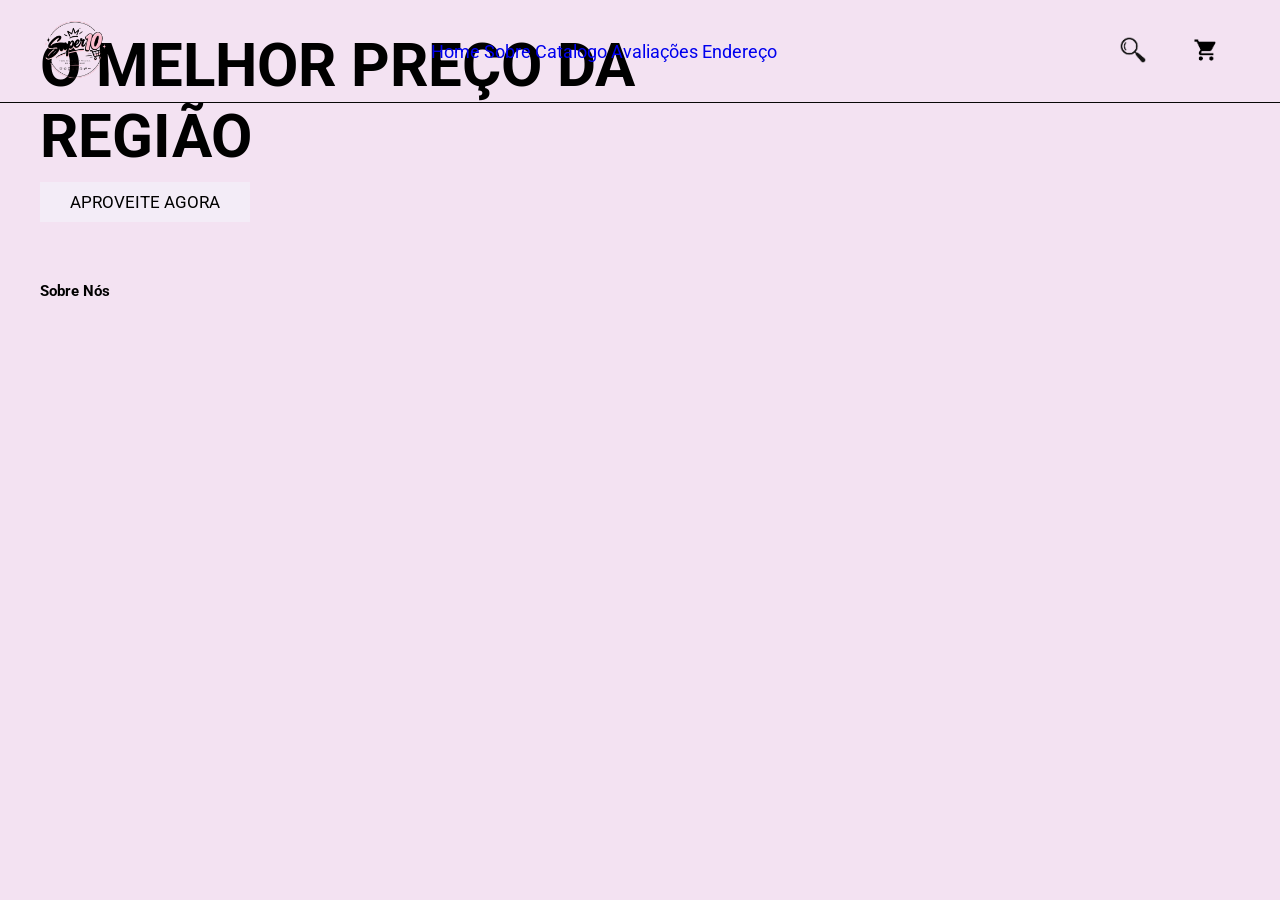
==== super10/index.html @ d50ca0cc "Add files via upload" ====
<!DOCTYPE html>
<html lang="pt-BR">

    <head>

        <meta charset="UTF-8">
        <meta name="viewport" content="width=device-width, initial-scale=1.0">
        <link rel="stylesheet" href="style.css">
        <link rel="preconnect" href="https://fonts.googleapis.com">
        <link rel="preconnect" href="https://fonts.gstatic.com" crossorigin>
       <link href="https://fonts.googleapis.com/css2?family=Roboto:ital,wght@0,100..900;1,100..900&display=swap" rel="stylesheet">
        <title>Super10</title>
    </head>

    <body>
        <header class="header">
          <section>
            <a href="#" class="logo">
                <img width="70" src="logosuper10-removebg-preview.png" alt="logo">
            </a>

            <nav class="navbar">
            <a href="#">Home</a>
            <a href="#about">Sobre</a>
            <a href="#catalogo">Catalogo</a>
            <a href="#review">Avaliações</a>
            <a href="#address">Endereço</a>
         </nav>

         <div class="icons">
            <img width="50" height="50" src="lupa.png" alt="search--v1" />
            <img width="50" height="50" src="carrinho.png" alt="shopping-cart--v1" />
        </div>
        </section>
        </header>
        <div class="Home-container">
            <section id="#home">
                <div class="content">
                <h3>O MELHOR PREÇO DA REGIÃO</h3>

                <a href="#" class="btn">APROVEITE AGORA</a>
                </div>
            </section>
        </div>
        <section class="about" id="about">
            <h2>Sobre <span></span>Nós</h2>
        </section>
    </body>
    </html>
---- super10/style.css ----
:root {
    --main-color: #f3ecf7;
    --black: #13131a;
    --bg: #f3e2f2;
    --border: 0.1rem solid rgb(8, 7, 7);
    font-size: 10px;
}

* {
    margin: 0;
    padding: 0;
    outline: none;
    border: none;
    text-decoration: none;
    text-transform: capitalize;
    transition: 0.2 linear;   
    font-family: "Roboto", sans-serif;
}

body {
    background-color: var(--bg);
}

section {
    padding: 3rem 2rem;
    margin: 0 auto;
    max-width: 1200px;
}

.header {
    position: fixed;
    top: 0;
    left: 0;
    right: 0;
    z-index: 99;
    border-bottom: var(--border);
}


.header section {
display: flex;
align-items: center;
justify-content: space-between;
padding-top: 1.5rem;
padding: 1.5rem;
}

.navbar {
   margin: 0 1rem;
   font-size: 1.8rem;
   color: #000;
}

.navbar a:hover {
    color: var(--main-color);
    border-bottom: 0.1rem solid var(--main-color);
    padding-bottom: 0.5rem;
    font-size: 2rem;
}  

.icons img: {
    margin: 1rem;
    cursor: pointer;
}

.icons img {
    margin: 1rem;
    cursor: pointer;
}

.icons img:hover {
    width:40px;
    height:40px;
}

.btn {
    background: var(--main-color);
    color: #000;
    padding: 1rem 3rem;
    font-size: 1.7rem;
    cursor: pointer;
    margin-top: 1rem;
    display: inline-block;
}


.home-container {
    background: url(logosuper10-removebg-preview.png);
    background-position: center;
    background-size: cover;
}

.home-container section {
    display: flex;
    align-items: center;
    min-height: 100vh;
}

.content {
    max-width: 60rem;
}

.content h3 {
    color: #000;
    font-size: 6rem;
}

.content p {
    color: #000;
    font-weight: 100;
    line-height: 1.8;
    padding: 1rem 0;


}
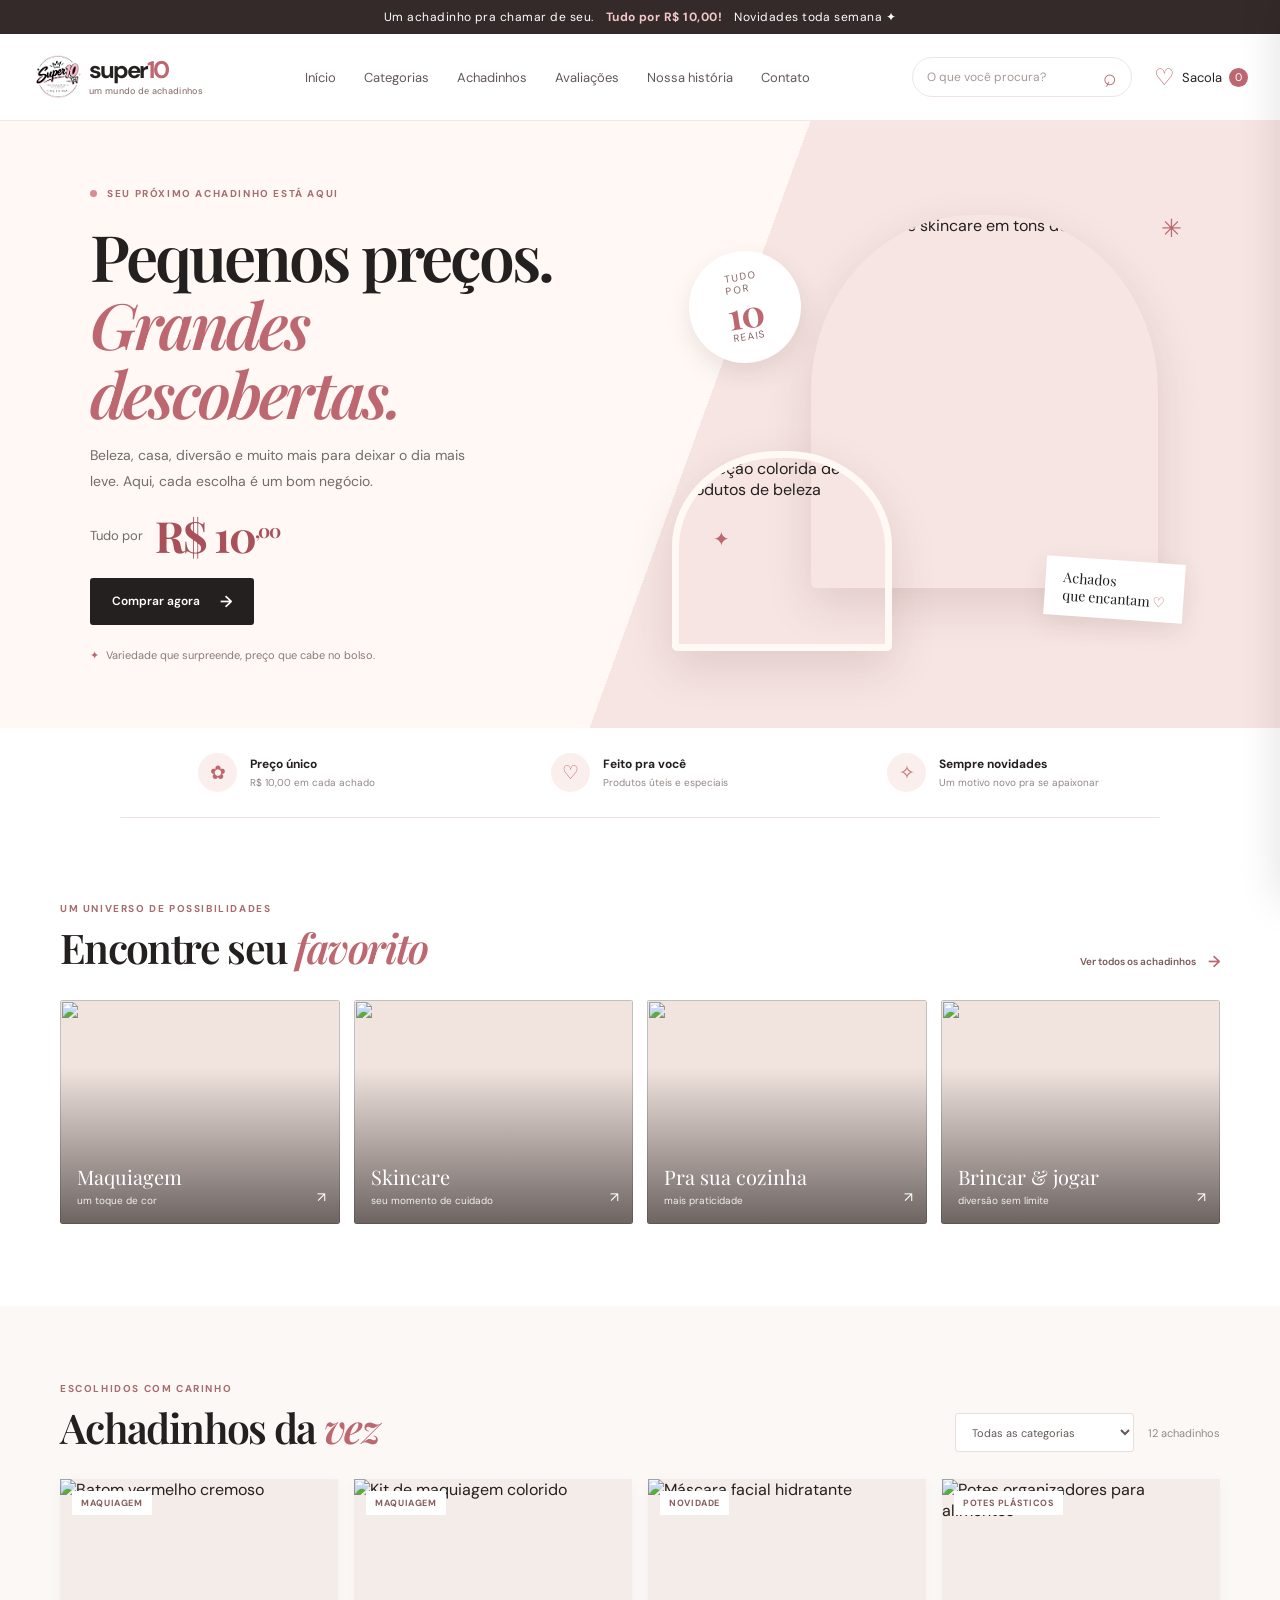
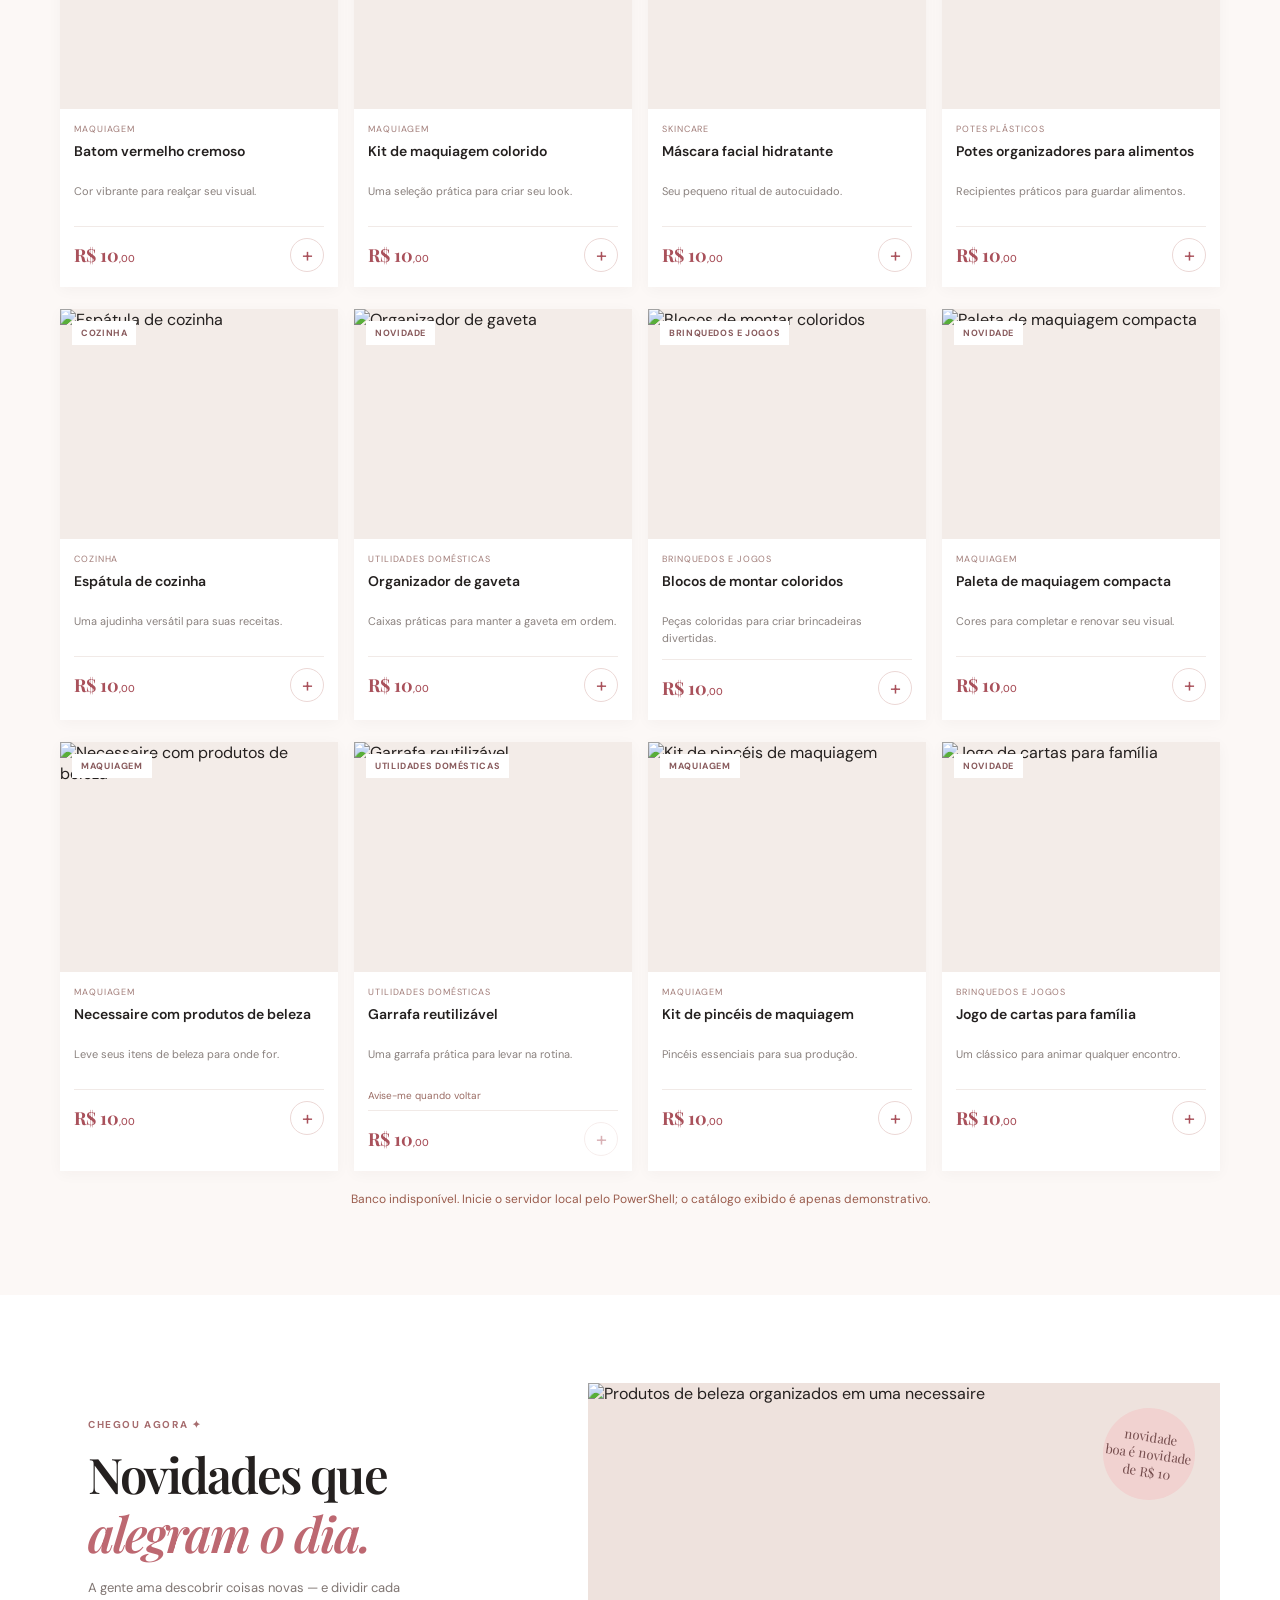
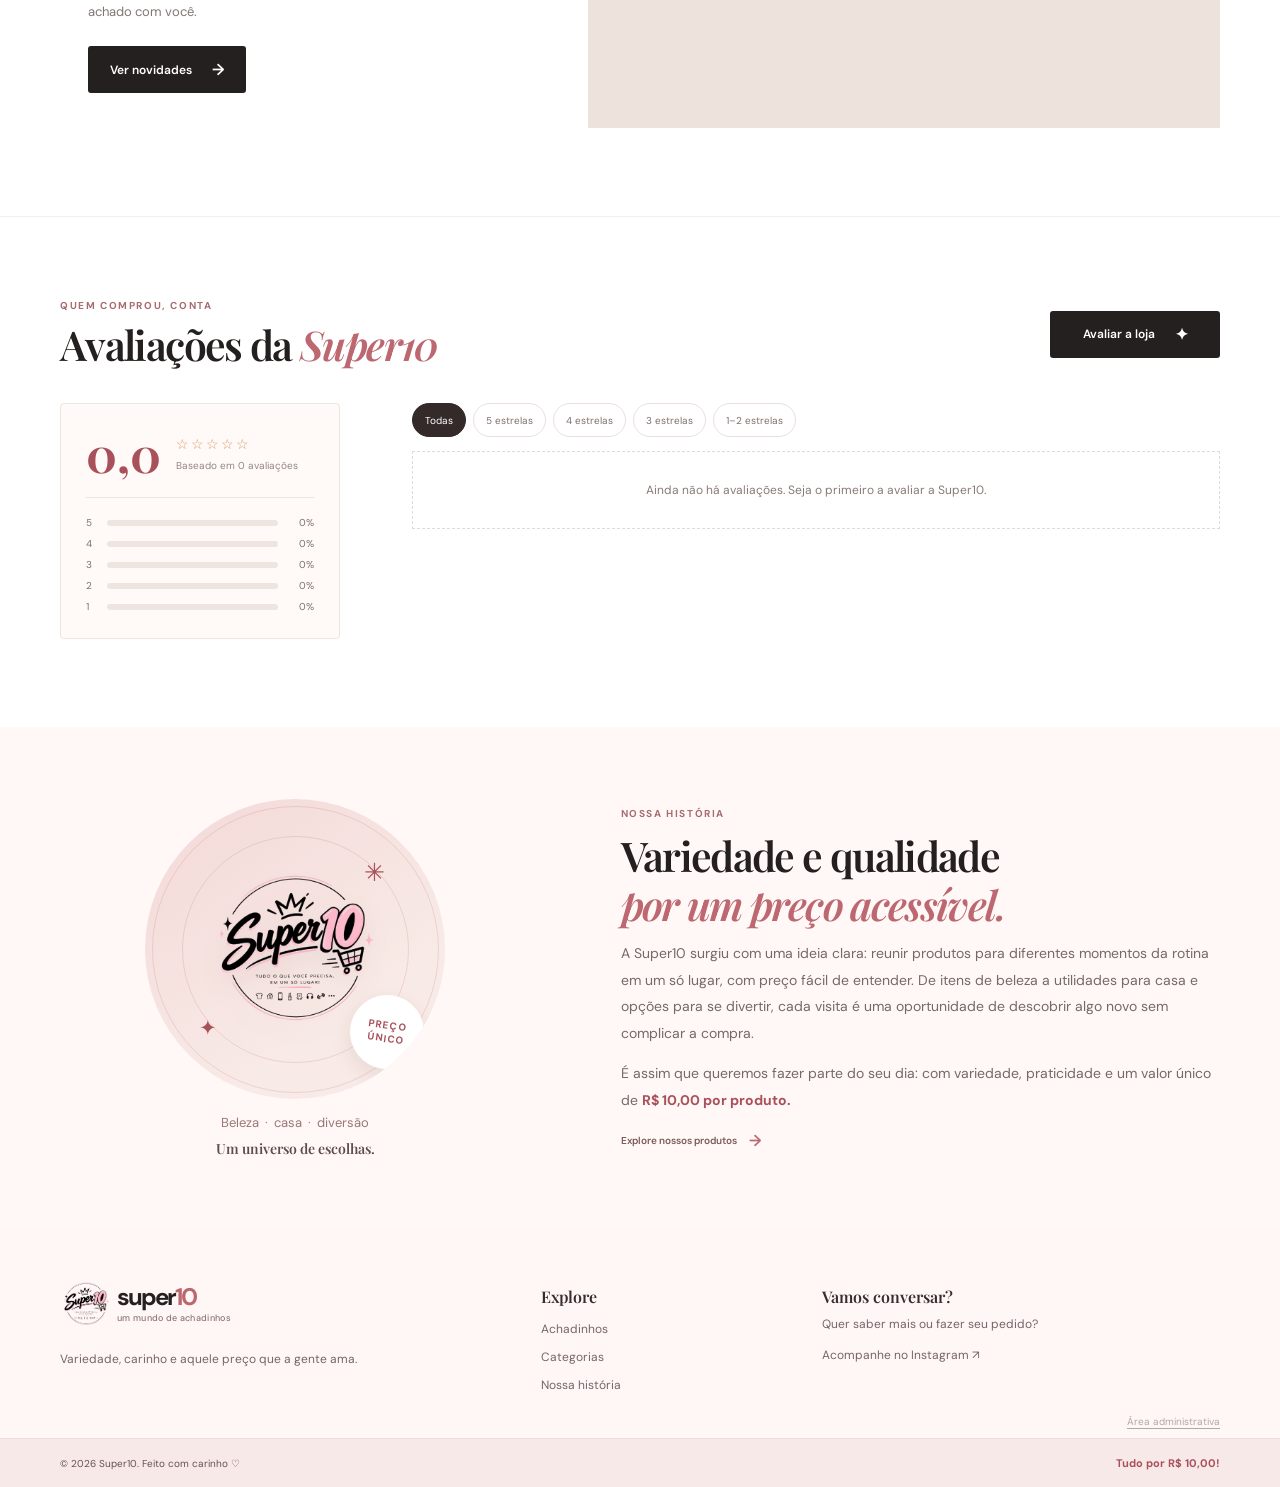
==== commit ac431266: "Publica site Super10 Co-authored-by: Copilot <223556219+Copilot@users.noreply.github.com>" ====
--- a/super10/index.html
+++ b/super10/index.html
@@ -1,50 +1,209 @@
-<!DOCTYPE html>
-<html lang="pt-BR">
-
-    <head>
-
-        <meta charset="UTF-8">
-        <meta name="viewport" content="width=device-width, initial-scale=1.0">
-        <link rel="stylesheet" href="style.css">
-        <link rel="preconnect" href="https://fonts.googleapis.com">
-        <link rel="preconnect" href="https://fonts.gstatic.com" crossorigin>
-       <link href="https://fonts.googleapis.com/css2?family=Roboto:ital,wght@0,100..900;1,100..900&display=swap" rel="stylesheet">
-        <title>Super10</title>
-    </head>
-
-    <body>
-        <header class="header">
-          <section>
-            <a href="#" class="logo">
-                <img width="70" src="logosuper10-removebg-preview.png" alt="logo">
-            </a>
-
-            <nav class="navbar">
-            <a href="#">Home</a>
-            <a href="#about">Sobre</a>
-            <a href="#catalogo">Catalogo</a>
-            <a href="#review">Avaliações</a>
-            <a href="#address">Endereço</a>
-         </nav>
-
-         <div class="icons">
-            <img width="50" height="50" src="lupa.png" alt="search--v1" />
-            <img width="50" height="50" src="carrinho.png" alt="shopping-cart--v1" />
-        </div>
-        </section>
-        </header>
-        <div class="Home-container">
-            <section id="#home">
-                <div class="content">
-                <h3>O MELHOR PREÇO DA REGIÃO</h3>
-
-                <a href="#" class="btn">APROVEITE AGORA</a>
-                </div>
-            </section>
-        </div>
-        <section class="about" id="about">
-            <h2>Sobre <span></span>Nós</h2>
-        </section>
-    </body>
-    </html>
-           +<!DOCTYPE html>
+<html lang="pt-BR">
+<head>
+  <meta charset="UTF-8">
+  <meta name="viewport" content="width=device-width, initial-scale=1.0">
+  <meta name="theme-color" content="#fff9f8">
+  <meta name="description" content="Descubra novidades, beleza e praticidade. Na Super10, tudo custa R$ 10,00.">
+  <title>Super10 — Tudo por R$ 10,00</title>
+  <link rel="preconnect" href="https://fonts.googleapis.com">
+  <link rel="preconnect" href="https://fonts.gstatic.com" crossorigin>
+  <link href="https://fonts.googleapis.com/css2?family=DM+Sans:wght@400;500;600;700&family=Playfair+Display:wght@600;700;800&display=swap" rel="stylesheet">
+  <link rel="stylesheet" href="style.css">
+  <script src="script.js" defer></script>
+</head>
+<body>
+  <div class="announcement"><span>Um achadinho pra chamar de seu.</span><strong>Tudo por R$ 10,00!</strong><span>Novidades toda semana ✦</span></div>
+  <header class="site-header">
+    <div class="header-inner">
+      <a class="brand" href="#inicio" aria-label="Super10, página inicial">
+        <img src="logosuper10-removebg-preview.png" alt="" width="58" height="58">
+        <span>super<span class="brand-ten">10</span><small>um mundo de achadinhos</small></span>
+      </a>
+      <button class="menu-toggle" type="button" aria-label="Abrir menu" aria-expanded="false">☰</button>
+      <nav class="main-nav" aria-label="Navegação principal">
+        <a href="#inicio">Início</a>
+        <a href="#categorias">Categorias</a>
+        <a href="#produtos">Achadinhos</a>
+        <a href="#avaliacoes">Avaliações</a>
+        <a href="#sobre">Nossa história</a>
+        <a href="#contato">Contato</a>
+      </nav>
+      <div class="header-actions">
+        <form class="search-box" id="product-search" role="search">
+          <input id="search-input" type="search" placeholder="O que você procura?" autocomplete="off" enterkeyhint="search" aria-label="Buscar produtos">
+          <button class="search-submit" type="submit" aria-label="Pesquisar produtos">⌕</button>
+        </form>
+        <button class="cart-button" id="open-cart" type="button" aria-label="Abrir sacola">
+          <span aria-hidden="true">♡</span><span class="cart-label">Sacola</span><span class="cart-count" id="cart-count">0</span>
+        </button>
+      </div>
+    </div>
+  </header>
+
+  <main>
+    <section class="hero" id="inicio">
+      <div class="hero-copy">
+        <span class="eyebrow"><span class="eyebrow-dot"></span> SEU PRÓXIMO ACHADINHO ESTÁ AQUI</span>
+        <h1>Pequenos preços.<br><em>Grandes descobertas.</em></h1>
+        <p>Beleza, casa, diversão e muito mais para deixar o dia mais leve. Aqui, cada escolha é um bom negócio.</p>
+        <div class="hero-price"><span>Tudo por</span><strong>R$ 10<sup>,00</sup></strong></div>
+        <a class="button button-dark" href="#produtos">Comprar agora <span aria-hidden="true">→</span></a>
+        <div class="hero-note"><span>✦</span> Variedade que surpreende, preço que cabe no bolso.</div>
+      </div>
+      <div class="hero-art" aria-label="Destaques Super10: beleza, casa e diversão">
+        <div class="hero-image hero-image-main"><img src="https://images.unsplash.com/photo-1608248543803-ba4f8c70ae0b?auto=format&fit=crop&w=800&q=85" alt="Produtos de skincare em tons delicados"></div>
+        <div class="hero-image hero-image-small"><img src="https://images.unsplash.com/photo-1596462502278-27bfdc403348?auto=format&fit=crop&w=500&q=85" alt="Seleção colorida de produtos de beleza"></div>
+        <div class="round-stamp"><span>tudo<br>por</span><strong>10</strong><small>reais</small></div>
+        <div class="floating-note">Achados<br>que encantam <span>♡</span></div>
+        <span class="art-sparkle sparkle-one">✳</span><span class="art-sparkle sparkle-two">✦</span>
+      </div>
+    </section>
+
+    <section class="benefits" aria-label="Vantagens Super10">
+      <div><span class="benefit-icon">✿</span><p><strong>Preço único</strong><small>R$ 10,00 em cada achado</small></p></div>
+      <div><span class="benefit-icon">♡</span><p><strong>Feito pra você</strong><small>Produtos úteis e especiais</small></p></div>
+      <div><span class="benefit-icon">✧</span><p><strong>Sempre novidades</strong><small>Um motivo novo pra se apaixonar</small></p></div>
+    </section>
+
+    <section class="section category-section" id="categorias">
+      <div class="section-heading">
+        <div><span class="eyebrow">UM UNIVERSO DE POSSIBILIDADES</span><h2>Encontre seu <em>favorito</em></h2></div>
+        <a class="text-link" href="#produtos">Ver todos os achadinhos <span>→</span></a>
+      </div>
+      <div class="category-grid" id="category-list">
+        <button class="category-card category-beauty" data-category="Maquiagem" type="button"><img src="https://images.unsplash.com/photo-1522335789203-aabd1fc54bc9?auto=format&fit=crop&w=600&q=80" alt=""><span>Maquiagem<small>um toque de cor</small></span><b>↗</b></button>
+        <button class="category-card category-care" data-category="Skincare" type="button"><img src="https://images.unsplash.com/photo-1608248543803-ba4f8c70ae0b?auto=format&fit=crop&w=600&q=80" alt=""><span>Skincare<small>seu momento de cuidado</small></span><b>↗</b></button>
+        <button class="category-card category-home" data-category="Cozinha" type="button"><img src="https://images.unsplash.com/photo-1556911220-bff31c812dba?auto=format&fit=crop&w=600&q=80" alt=""><span>Pra sua cozinha<small>mais praticidade</small></span><b>↗</b></button>
+        <button class="category-card category-fun" data-category="Brinquedos e jogos" type="button"><img src="https://images.unsplash.com/photo-1560961911-ba7ef651a56c?auto=format&fit=crop&w=600&q=80" alt=""><span>Brincar & jogar<small>diversão sem limite</small></span><b>↗</b></button>
+      </div>
+    </section>
+
+    <section class="product-section" id="produtos">
+      <div class="section product-inner">
+        <div class="section-heading product-heading">
+          <div><span class="eyebrow">ESCOLHIDOS COM CARINHO</span><h2>Achadinhos da <em>vez</em></h2></div>
+          <div class="product-controls">
+            <label class="sr-only" for="category-filter">Filtrar por categoria</label>
+            <select id="category-filter" aria-label="Filtrar por categoria">
+              <option value="">Todas as categorias</option>
+              <option>Maquiagem</option><option>Skincare</option><option>Cozinha</option><option>Potes plásticos</option><option>Brinquedos e jogos</option><option>Utilidades domésticas</option><option>Novidades</option>
+            </select>
+            <span class="result-count" id="result-count"></span>
+          </div>
+        </div>
+        <div class="product-grid" id="product-grid" aria-live="polite"></div>
+        <p class="database-status" id="database-status" role="status">Conectando ao banco de dados...</p>
+        <p class="empty-state" id="empty-state" hidden>Nenhum achadinho por aqui. Tente outra busca ou categoria. <button id="clear-filters" type="button">Limpar filtros</button></p>
+      </div>
+    </section>
+
+    <section class="newcomer section">
+      <div class="newcomer-copy"><span class="eyebrow">CHEGOU AGORA ✦</span><h2>Novidades que<br><em>alegram o dia.</em></h2><p>A gente ama descobrir coisas novas — e dividir cada achado com você.</p><a class="button button-dark" href="#produtos" data-show-new>Ver novidades <span>→</span></a></div>
+      <div class="newcomer-photo"><img src="https://images.unsplash.com/photo-1512206991021-e91d9403abfb?auto=format&fit=crop&w=1000&q=85" alt="Produtos de beleza organizados em uma necessaire"><span class="new-badge">novidade<br>boa é novidade<br>de R$ 10</span></div>
+    </section>
+
+    <section class="reviews-section" id="avaliacoes">
+      <div class="section reviews-inner">
+        <div class="section-heading reviews-heading">
+          <div><span class="eyebrow">QUEM COMPROU, CONTA</span><h2>Avaliações da <em>Super10</em></h2></div>
+          <button class="button button-dark" id="open-review" type="button">Avaliar a loja <span aria-hidden="true">✦</span></button>
+        </div>
+
+        <div class="reviews-layout">
+          <aside class="reviews-summary" aria-label="Resumo das avaliações">
+            <div class="rating-overview">
+              <strong id="rating-average">0,0</strong>
+              <div><div class="stars" id="average-stars" aria-label="Nota média: 0 de 5">☆☆☆☆☆</div><span id="rating-total">Baseado em 0 avaliações</span></div>
+            </div>
+            <div class="rating-bars" id="rating-bars" aria-label="Distribuição das notas"></div>
+          </aside>
+
+          <div class="reviews-content">
+            <div class="review-filter" id="review-filter" aria-label="Filtrar avaliações">
+              <button class="is-active" type="button" data-rating="all">Todas</button>
+              <button type="button" data-rating="5">5 estrelas</button>
+              <button type="button" data-rating="4">4 estrelas</button>
+              <button type="button" data-rating="3">3 estrelas</button>
+              <button type="button" data-rating="2">1–2 estrelas</button>
+            </div>
+            <div class="review-list" id="review-list" aria-live="polite"></div>
+            <p class="review-empty" id="review-empty" hidden>Não encontramos avaliações com esta nota.</p>
+          </div>
+        </div>
+      </div>
+    </section>
+
+    <dialog class="review-dialog" id="review-dialog" aria-labelledby="review-dialog-title">
+      <div class="admin-header">
+        <div><span class="eyebrow">SUA OPINIÃO IMPORTA</span><h2 id="review-dialog-title">Avalie sua experiência</h2></div>
+        <button class="icon-close" id="close-review" type="button" aria-label="Fechar avaliação">×</button>
+      </div>
+      <form id="review-form" class="review-form">
+        <fieldset class="star-input">
+          <legend>Sua nota</legend>
+          <div id="star-picker" role="radiogroup" aria-label="Escolha uma nota de 1 a 5">
+            <label title="1 estrela"><input type="radio" name="rating" value="1" aria-label="1 estrela"><span>★</span></label>
+            <label title="2 estrelas"><input type="radio" name="rating" value="2" aria-label="2 estrelas"><span>★</span></label>
+            <label title="3 estrelas"><input type="radio" name="rating" value="3" aria-label="3 estrelas"><span>★</span></label>
+            <label title="4 estrelas"><input type="radio" name="rating" value="4" aria-label="4 estrelas"><span>★</span></label>
+            <label title="5 estrelas"><input type="radio" name="rating" value="5" aria-label="5 estrelas" required><span>★</span></label>
+          </div>
+        </fieldset>
+        <p class="review-anonymous-note">♡ Esta avaliação será publicada de forma anônima. Não coletamos seu nome.</p>
+        <label for="review-text">Conte sua experiência
+          <textarea id="review-text" name="text" maxlength="280" required placeholder="O que você achou da Super10?"></textarea>
+        </label>
+        <div class="review-form-actions">
+          <button class="button button-dark" type="submit">Publicar avaliação</button>
+          <button class="button button-light" id="cancel-review" type="button">Cancelar</button>
+        </div>
+      </form>
+    </dialog>
+
+    <section class="about-section" id="sobre">
+      <div class="about-inner section">
+        <div class="about-visual">
+          <div class="about-mark"><span class="about-sparkle about-sparkle-one">✳</span><span class="about-sparkle about-sparkle-two">✦</span><img src="logosuper10-removebg-preview.png" alt="Logo Super10" width="170" height="170"><span class="about-stamp">PREÇO<br>ÚNICO</span></div>
+          <div class="about-visual-caption"><span>Beleza <i>·</i> casa <i>·</i> diversão</span><strong>Um universo de escolhas.</strong></div>
+        </div>
+        <div class="about-copy"><span class="eyebrow">NOSSA HISTÓRIA</span><h2>Variedade e qualidade<br><em>por um preço acessível.</em></h2><p>A Super10 surgiu com uma ideia clara: reunir produtos para diferentes momentos da rotina em um só lugar, com preço fácil de entender. De itens de beleza a utilidades para casa e opções para se divertir, cada visita é uma oportunidade de descobrir algo novo sem complicar a compra.</p><p>É assim que queremos fazer parte do seu dia: com variedade, praticidade e um valor único de <strong>R$ 10,00 por produto.</strong></p><a href="#produtos" class="text-link">Explore nossos produtos <span>→</span></a></div>
+      </div>
+    </section>
+  </main>
+
+  <footer id="contato">
+    <div class="footer-main section">
+      <div class="footer-brand"><a class="brand" href="#inicio"><img src="logosuper10-removebg-preview.png" alt="" width="55" height="55"><span>super<span class="brand-ten">10</span><small>um mundo de achadinhos</small></span></a><p>Variedade, carinho e aquele preço que a gente ama.</p></div>
+      <div class="footer-links"><strong>Explore</strong><a href="#produtos">Achadinhos</a><a href="#categorias">Categorias</a><a href="#sobre">Nossa história</a></div>
+      <div class="footer-contact"><strong>Vamos conversar?</strong><p>Quer saber mais ou fazer seu pedido?</p><a href="https://www.instagram.com/" target="_blank" rel="noopener noreferrer">Acompanhe no Instagram ↗</a></div>
+      <button class="admin-link" id="open-admin" type="button">Área administrativa</button>
+    </div>
+    <div class="footer-bottom"><span>© <span id="current-year"></span> Super10. Feito com carinho ♡</span><strong>Tudo por R$ 10,00!</strong></div>
+  </footer>
+
+  <div class="overlay" id="overlay" hidden></div>
+  <aside class="cart-drawer" id="cart-drawer" aria-label="Sua sacola" aria-hidden="true">
+    <div class="drawer-header"><div><span class="eyebrow">SEUS ACHADINHOS</span><h2>Sua sacola <span id="drawer-count">(0)</span></h2></div><button class="icon-close" data-close-drawer type="button" aria-label="Fechar sacola">×</button></div>
+    <div class="cart-items" id="cart-items"></div>
+    <div class="cart-empty" id="cart-empty" aria-live="polite"><span>♡</span><h3>Sua sacola está esperando</h3><p>Encontre seu próximo achadinho.</p><button class="button button-dark" id="continue-shopping" type="button">Continuar comprando</button></div>
+    <div class="cart-summary" id="cart-summary"><div class="total-row"><span>Total do pedido</span><strong id="cart-total">R$ 0,00</strong></div><small>Frete combinado diretamente com a loja.</small><button class="button button-dark" id="checkout-button" type="button">Finalizar pedido</button></div>
+  </aside>
+
+  <dialog class="admin-dialog" id="admin-dialog">
+    <div class="admin-header"><div><span class="eyebrow">SUA LOJA, DO SEU JEITO</span><h2>Gerenciar produtos</h2></div><button class="icon-close" id="close-admin" type="button" aria-label="Fechar painel">×</button></div>
+    <p class="admin-note">Os produtos e estoques são salvos no banco SQLite deste servidor.</p>
+    <form id="product-form" class="admin-form">
+      <input type="hidden" id="edit-id">
+      <label>Nome do produto<input id="admin-name" name="name" required maxlength="70" placeholder="Ex.: Gloss labial"></label>
+      <label>Categoria<select id="admin-category" name="category" required><option value="">Selecione</option><option>Maquiagem</option><option>Skincare</option><option>Cozinha</option><option>Potes plásticos</option><option>Brinquedos e jogos</option><option>Utilidades domésticas</option><option>Novidades</option></select></label>
+      <label>Descrição<input id="admin-description" name="description" required maxlength="120" placeholder="Uma descrição curtinha"></label>
+      <label>Foto (URL)<input id="admin-image" name="image" type="url" placeholder="https://..."></label>
+      <label>Estoque inicial<input id="admin-stock" name="stock" type="number" min="0" step="1" value="10" required></label>
+      <div class="admin-form-actions"><button class="button button-dark" id="save-product" type="submit">Adicionar produto</button><button class="button button-light" id="cancel-edit" type="button" hidden>Cancelar edição</button></div>
+    </form>
+    <div class="admin-list-heading"><strong>Produtos cadastrados</strong><span>Editar cadastro ou estoque</span></div>
+    <div id="admin-product-list" class="admin-product-list"></div>
+  </dialog>
+</body>
+</html>
--- a/super10/style.css
+++ b/super10/style.css
@@ -1,116 +1,445 @@
-:root {
-    --main-color: #f3ecf7;
-    --black: #13131a;
-    --bg: #f3e2f2;
-    --border: 0.1rem solid rgb(8, 7, 7);
-    font-size: 10px;
-}
-
-* {
-    margin: 0;
-    padding: 0;
-    outline: none;
-    border: none;
-    text-decoration: none;
-    text-transform: capitalize;
-    transition: 0.2 linear;   
-    font-family: "Roboto", sans-serif;
-}
-
-body {
-    background-color: var(--bg);
-}
-
-section {
-    padding: 3rem 2rem;
-    margin: 0 auto;
-    max-width: 1200px;
-}
-
-.header {
-    position: fixed;
-    top: 0;
-    left: 0;
-    right: 0;
-    z-index: 99;
-    border-bottom: var(--border);
-}
-
-
-.header section {
-display: flex;
-align-items: center;
-justify-content: space-between;
-padding-top: 1.5rem;
-padding: 1.5rem;
-}
-
-.navbar {
-   margin: 0 1rem;
-   font-size: 1.8rem;
-   color: #000;
-}
-
-.navbar a:hover {
-    color: var(--main-color);
-    border-bottom: 0.1rem solid var(--main-color);
-    padding-bottom: 0.5rem;
-    font-size: 2rem;
-}  
-
-.icons img: {
-    margin: 1rem;
-    cursor: pointer;
-}
-
-.icons img {
-    margin: 1rem;
-    cursor: pointer;
-}
-
-.icons img:hover {
-    width:40px;
-    height:40px;
-}
-
-.btn {
-    background: var(--main-color);
-    color: #000;
-    padding: 1rem 3rem;
-    font-size: 1.7rem;
-    cursor: pointer;
-    margin-top: 1rem;
-    display: inline-block;
-}
-
-
-.home-container {
-    background: url(logosuper10-removebg-preview.png);
-    background-position: center;
-    background-size: cover;
-}
-
-.home-container section {
-    display: flex;
-    align-items: center;
-    min-height: 100vh;
-}
-
-.content {
-    max-width: 60rem;
-}
-
-.content h3 {
-    color: #000;
-    font-size: 6rem;
-}
-
-.content p {
-    color: #000;
-    font-weight: 100;
-    line-height: 1.8;
-    padding: 1rem 0;
-
-
-}
-
+:root {
+  color-scheme: light;
+  --ink: #24201f;
+  --muted: #77706f;
+  --rose: #d98b91;
+  --rose-dark: #bd6871;
+  --blush: #f7e9e7;
+  --cream: #fffaf7;
+  --line: #eee5e1;
+  --serif: "Playfair Display", Georgia, serif;
+  --sans: "DM Sans", Arial, sans-serif;
+}
+
+* { box-sizing: border-box; }
+html { scroll-behavior: smooth; scroll-padding-top: 100px; }
+body { margin: 0; background: #fff; color: var(--ink); font-family: var(--sans); font-size: 15px; -webkit-font-smoothing: antialiased; }
+button, input, select { font: inherit; }
+button, a { -webkit-tap-highlight-color: transparent; }
+button { color: inherit; }
+a { color: inherit; text-decoration: none; }
+img { display: block; max-width: 100%; }
+.section { width: min(1160px, calc(100% - 64px)); margin-inline: auto; }
+.announcement { min-height: 34px; display: flex; justify-content: center; align-items: center; gap: 12px; background: #332a29; color: #fff; font-size: 11px; letter-spacing: .04em; }
+.announcement strong { color: #f2c8c8; font-weight: 700; }
+.site-header { position: sticky; top: 0; z-index: 20; background: rgba(255,255,255,.96); border-bottom: 1px solid rgba(238,229,225,.85); backdrop-filter: blur(14px); }
+.header-inner { position: relative; width: min(1280px, calc(100% - 64px)); min-height: 86px; margin: auto; display: flex; align-items: center; justify-content: space-between; gap: 26px; }
+.brand { display: inline-flex; align-items: center; gap: 5px; flex: 0 0 auto; font-size: 24px; font-weight: 700; letter-spacing: -.08em; line-height: .9; }
+.brand img { width: 52px; height: 52px; object-fit: contain; }
+.brand-ten { color: var(--rose-dark); }
+.brand small { display: block; margin-top: 6px; font-size: 8px; font-weight: 500; letter-spacing: .035em; color: #8c7673; }
+.main-nav { display: flex; align-items: center; gap: clamp(14px, 2.2vw, 32px); }
+.main-nav a { font-size: 12px; color: #615958; transition: color .2s; }
+.main-nav a:hover, .footer-links a:hover { color: var(--rose-dark); }
+.header-actions { display: flex; align-items: center; gap: 14px; }
+.search-box { width: 220px; height: 40px; display: flex; align-items: center; gap: 8px; padding: 0 10px 0 12px; border: 1px solid var(--line); border-radius: 30px; background: #fff; color: #766b69; }
+.search-box input { min-width: 0; width: 100%; border: 0; outline: 0; background: transparent; font-size: 11px; color: var(--ink); }
+.search-box input::placeholder { color: #a39a97; }
+.search-submit { flex: 0 0 auto; display: grid; width: 25px; height: 30px; place-items: center; padding: 0; border: 0; background: transparent; color: var(--rose-dark); cursor: pointer; font-size: 23px; line-height: 1; transform: rotate(-20deg); }
+.cart-button { display: flex; align-items: center; gap: 7px; padding: 8px 0 8px 8px; border: 0; background: transparent; cursor: pointer; font-size: 12px; }
+.cart-button > span:first-child { font-size: 23px; color: var(--rose-dark); }
+.cart-count { min-width: 19px; height: 19px; display: grid; place-items: center; border-radius: 50%; background: var(--rose-dark); color: #fff; font-size: 10px; }
+.menu-toggle { display: none; border: 0; background: transparent; font-size: 22px; cursor: pointer; }
+.hero { position: relative; min-height: 570px; overflow: hidden; display: grid; grid-template-columns: 1fr 1fr; align-items: center; gap: 48px; padding: 52px max(7vw, calc((100vw - 1160px)/2)); background: linear-gradient(110deg, #fff8f5 0%, #fff8f5 54%, #f6e5e3 54%, #f6e5e3 100%); }
+.hero-copy { position: relative; z-index: 2; max-width: 530px; padding: 14px 0; }
+.eyebrow { display: block; color: #a66c6e; font-size: 9px; font-weight: 700; letter-spacing: .16em; }
+.eyebrow-dot { width: 7px; height: 7px; display: inline-block; margin-right: 7px; border-radius: 50%; background: var(--rose); }
+h1, h2, h3, p { margin-top: 0; }
+.hero h1 { margin: 22px 0 16px; font-family: var(--serif); font-size: clamp(42px, 5vw, 66px); font-weight: 600; letter-spacing: -.045em; line-height: 1.07; }
+.hero h1 em, h2 em { color: var(--rose-dark); font-weight: 600; }
+.hero-copy > p { max-width: 395px; margin-bottom: 20px; color: #746b69; font-size: 13px; line-height: 1.8; }
+.hero-price { display: flex; align-items: center; gap: 12px; margin: 18px 0 21px; }
+.hero-price > span { color: #746b69; font-size: 12px; }
+.hero-price strong { color: #a9515b; font-family: var(--serif); font-size: 43px; letter-spacing: -.04em; line-height: 1; }
+.hero-price sup { font-size: 19px; }
+.button { min-height: 47px; display: inline-flex; align-items: center; justify-content: center; gap: 20px; padding: 0 22px; border: 0; border-radius: 3px; cursor: pointer; font-size: 11px; font-weight: 600; transition: transform .2s, background .2s; }
+.button:hover { transform: translateY(-2px); }
+.button-dark { background: var(--ink); color: #fff; }
+.button-dark:hover { background: #4a3b39; }
+.button-dark span { font-size: 16px; }
+.hero-note { display: flex; align-items: center; gap: 7px; margin-top: 23px; color: #8b7b78; font-size: 10px; }
+.hero-note span { color: var(--rose-dark); }
+.hero-art { position: relative; width: min(100%, 510px); height: 455px; justify-self: center; }
+.hero-image { position: absolute; overflow: hidden; box-shadow: 0 17px 45px rgba(106,62,57,.15); }
+.hero-image img { width: 100%; height: 100%; object-fit: cover; }
+.hero-image-main { top: 18px; right: 24px; width: 68%; height: 82%; border-radius: 47% 47% 5px 5px; }
+.hero-image-small { bottom: 1px; left: 0; width: 43%; height: 44%; border: 7px solid #fff9f6; border-radius: 48% 48% 5px 5px; }
+.round-stamp { position: absolute; top: 54px; left: 17px; width: 112px; height: 112px; display: flex; flex-direction: column; justify-content: center; align-items: center; border-radius: 50%; background: #fff; color: #82625f; box-shadow: 0 10px 24px rgba(93,56,52,.12); transform: rotate(-9deg); }
+.round-stamp span, .round-stamp small { font-size: 9px; line-height: 1.2; text-transform: uppercase; letter-spacing: .12em; }
+.round-stamp strong { color: var(--rose-dark); font-family: var(--serif); font-size: 37px; line-height: .95; }
+.floating-note { position: absolute; right: -2px; bottom: 33px; padding: 12px 18px; background: #fff; box-shadow: 0 8px 24px rgba(93,56,52,.1); font-family: var(--serif); font-size: 14px; line-height: 1.25; transform: rotate(4deg); }
+.floating-note span { color: var(--rose-dark); }
+.art-sparkle { position: absolute; color: var(--rose-dark); }
+.sparkle-one { top: 15px; right: 0; font-size: 25px; }
+.sparkle-two { bottom: 100px; left: 8%; font-size: 20px; }
+.benefits { display: grid; grid-template-columns: repeat(3, 1fr); gap: 20px; width: min(1040px, calc(100% - 64px)); margin: 0 auto; padding: 25px 0; border-bottom: 1px solid var(--line); }
+.benefits > div { display: flex; align-items: center; justify-content: center; gap: 13px; }
+.benefit-icon { width: 39px; height: 39px; display: grid; place-items: center; border-radius: 50%; background: #fbefed; color: var(--rose-dark); font-size: 19px; }
+.benefits p { display: grid; gap: 4px; margin: 0; }
+.benefits strong { font-size: 11px; }
+.benefits small { color: #918784; font-size: 9px; }
+.category-section { padding-top: 84px; padding-bottom: 82px; }
+.section-heading { display: flex; justify-content: space-between; align-items: end; gap: 24px; margin-bottom: 28px; }
+.section-heading h2, .about-copy h2, .newcomer h2 { margin: 8px 0 0; font-family: var(--serif); font-size: clamp(30px, 3.2vw, 41px); font-weight: 600; letter-spacing: -.04em; line-height: 1.2; }
+.text-link { display: inline-flex; align-items: center; gap: 12px; color: #795b58; font-size: 11px; font-weight: 600; }
+.text-link span { font-size: 16px; color: var(--rose-dark); }
+.category-grid { display: grid; grid-template-columns: repeat(4, 1fr); gap: 14px; }
+.category-card { position: relative; height: 224px; overflow: hidden; display: flex; align-items: end; padding: 0 17px 17px; border: 0; border-radius: 3px; background: #f1e4df; text-align: left; cursor: pointer; }
+.category-card::after { position: absolute; inset: 30% 0 0; content: ""; background: linear-gradient(transparent, rgba(28,21,20,.62)); }
+.category-card img { position: absolute; inset: 0; width: 100%; height: 100%; object-fit: cover; transition: transform .45s; }
+.category-card:hover img { transform: scale(1.06); }
+.category-card > span { position: relative; z-index: 1; display: grid; gap: 4px; color: #fff; font-family: var(--serif); font-size: 19px; }
+.category-card > span small { font-family: var(--sans); font-size: 9px; opacity: .88; }
+.category-card > b { position: absolute; z-index: 1; right: 14px; bottom: 18px; color: #fff; font-size: 14px; font-weight: 400; }
+.product-section { padding: 76px 0 88px; background: #fcf8f6; }
+.product-heading { align-items: end; margin-bottom: 27px; }
+.product-controls { display: flex; align-items: center; gap: 14px; }
+.product-controls select, .admin-form select { min-height: 39px; padding: 0 30px 0 12px; border: 1px solid #e9ded9; border-radius: 3px; background: #fff; color: #645a58; font-size: 10px; }
+.result-count { color: #958a86; font-size: 10px; }
+.product-grid { display: grid; grid-template-columns: repeat(4, 1fr); gap: 22px 16px; }
+.product-card { overflow: hidden; background: #fff; box-shadow: 0 3px 14px rgba(57,37,33,.035); }
+.product-photo { position: relative; height: 230px; overflow: hidden; background: #f3ece8; }
+.product-photo img { width: 100%; height: 100%; object-fit: cover; transition: transform .35s; }
+.product-card:hover .product-photo img { transform: scale(1.04); }
+.product-tag { position: absolute; top: 12px; left: 12px; padding: 6px 9px; background: #fff; color: #895b5d; font-size: 8px; font-weight: 700; letter-spacing: .07em; text-transform: uppercase; }
+.product-info { padding: 14px 14px 15px; }
+.product-category { margin: 0 0 7px; color: #a17c78; font-size: 8px; letter-spacing: .1em; text-transform: uppercase; }
+.product-info h3 { min-height: 36px; margin: 0 0 5px; font-size: 13px; font-weight: 600; }
+.product-description { min-height: 30px; margin: 0 0 13px; color: #8a817e; font-size: 10px; line-height: 1.5; }
+.product-footer { display: flex; align-items: center; justify-content: space-between; padding-top: 11px; border-top: 1px solid #f1eae7; }
+.product-price { color: #a9515b; font-family: var(--serif); font-size: 18px; font-weight: 700; }
+.product-price small { font-family: var(--sans); font-size: 9px; font-weight: 500; }
+.add-button { width: 34px; height: 34px; border: 1px solid #ecd8d6; border-radius: 50%; background: #fff; color: #a9515b; cursor: pointer; font-size: 20px; line-height: 1; transition: color .2s, background .2s; }
+.add-button:hover { background: var(--rose-dark); color: #fff; }
+.add-button:disabled { cursor: not-allowed; opacity: .45; }
+.stock-note { margin: 0 0 8px; color: #9a6b63; font-size: 9px; }
+.empty-state { padding: 35px 0; color: #786e6b; text-align: center; font-size: 13px; }
+.empty-state button { border: 0; background: none; color: var(--rose-dark); text-decoration: underline; cursor: pointer; }
+.database-status { margin: 20px 0 0; color: #56805d; text-align: center; font-size: 11px; }
+.database-status.is-offline { color: #9a5c4d; }
+.newcomer { display: grid; grid-template-columns: .85fr 1.15fr; align-items: center; gap: 60px; padding-top: 88px; padding-bottom: 88px; }
+.newcomer-copy { padding-left: 6%; }
+.newcomer h2 { margin: 14px 0; font-size: clamp(35px, 4vw, 49px); }
+.newcomer-copy p { max-width: 340px; margin: 0 0 23px; color: #807673; font-size: 12px; line-height: 1.8; }
+.newcomer-photo { position: relative; height: 345px; overflow: hidden; background: #eee2dd; }
+.newcomer-photo img { width: 100%; height: 100%; object-fit: cover; }
+.new-badge { position: absolute; top: 25px; right: 25px; width: 92px; height: 92px; display: grid; place-content: center; border-radius: 50%; background: #f1d2d0; color: #754d4d; font-family: var(--serif); font-size: 12px; line-height: 1.35; text-align: center; transform: rotate(8deg); }
+.about-section { overflow: hidden; background: #fff8f6; }
+.about-inner { min-height: 430px; display: grid; grid-template-columns: .88fr 1.12fr; align-items: center; gap: clamp(42px, 7vw, 95px); padding-top: 72px; padding-bottom: 72px; }
+.about-visual { position: relative; width: min(100%, 300px); justify-self: center; }
+.about-mark { position: relative; width: 100%; aspect-ratio: 1; display: grid; place-items: center; overflow: hidden; border-radius: 50%; background: linear-gradient(145deg, #f3d9d8, #f8eae6 70%); }
+.about-mark::before, .about-mark::after { position: absolute; content: ""; border: 1px solid rgba(169,81,91,.16); border-radius: 50%; }
+.about-mark::before { width: 75%; aspect-ratio: 1; }
+.about-mark::after { width: 95%; aspect-ratio: 1; }
+.about-mark img { position: absolute; z-index: 1; top: 50%; left: 50%; width: 59%; height: auto; object-fit: contain; filter: drop-shadow(0 10px 12px rgba(90,49,53,.08)); transform: translate(-50%, -50%); }
+.about-sparkle { position: absolute; z-index: 2; color: #a9515b; }
+.about-sparkle-one { top: 19%; right: 20%; font-size: 25px; }
+.about-sparkle-two { bottom: 19%; left: 18%; font-size: 21px; }
+.about-stamp { position: absolute; z-index: 3; right: 7%; bottom: 10%; width: 74px; height: 74px; display: grid; place-content: center; border-radius: 50%; background: #fff; color: #a9515b; font-size: 9px; font-weight: 700; line-height: 1.35; letter-spacing: .12em; text-align: center; box-shadow: 0 7px 20px rgba(80,48,48,.09); transform: rotate(8deg); }
+.about-visual-caption { display: flex; flex-wrap: wrap; align-items: center; justify-content: center; gap: 8px 14px; padding: 15px 3px 0; text-align: center; }
+.about-visual-caption > span { color: #9a7777; font-size: 9px; }
+.about-visual-caption > span { flex: 1 0 100%; white-space: nowrap; }
+.about-visual-caption i { padding: 0 3px; color: #c9777d; font-style: normal; }
+.about-visual-caption strong { flex: 1 1 100%; color: #5f4b4c; font-family: var(--serif); font-size: 13px; font-weight: 600; }
+.about-copy h2 { margin: 11px 0; }
+.about-copy > p { max-width: 590px; margin: 0 0 14px; color: #746a67; font-size: 12px; line-height: 1.9; }
+.about-copy > p strong { color: #a9515b; font-weight: 700; }
+footer { background: #fff7f6; color: #382b2d; }
+.footer-main { position: relative; display: grid; grid-template-columns: 1.3fr .7fr 1.2fr; gap: 50px; padding-top: 48px; padding-bottom: 45px; }
+.footer-brand .brand { color: var(--ink); }
+.footer-brand .brand small { color: #8c7673; }
+.footer-brand > p, .footer-contact p { margin: 14px 0 0; color: #756568; font-size: 10px; line-height: 1.7; }
+.footer-links, .footer-contact { display: flex; flex-direction: column; align-items: flex-start; gap: 12px; padding-top: 8px; }
+.footer-links strong, .footer-contact > strong { margin-bottom: 2px; font-family: var(--serif); font-size: 15px; font-weight: 600; }
+.footer-links a, .footer-contact > a { color: #756568; font-size: 10px; }
+.footer-contact p { margin: -7px 0 0; }
+.admin-link { position: absolute; right: 0; bottom: 10px; padding: 0; border: 0; background: transparent; color: #756568; cursor: pointer; font-size: 9px; text-decoration: underline; text-underline-offset: 3px; }
+.admin-link:disabled { cursor: not-allowed; opacity: .55; }
+.footer-bottom { min-height: 49px; display: flex; align-items: center; justify-content: space-between; gap: 20px; padding: 0 max(32px, calc((100% - 1160px)/2)); border-top: 1px solid #f1dcdd; background: #f8e9e9; color: #645154; font-size: 9px; }
+.footer-bottom strong { color: #a9515b; font-size: 10px; }
+.overlay { position: fixed; z-index: 29; inset: 0; background: rgba(35,27,26,.42); }
+.cart-drawer { position: fixed; z-index: 30; top: 0; right: 0; width: min(430px, 100%); height: 100dvh; display: flex; flex-direction: column; padding: 27px; background: #fff; box-shadow: -10px 0 40px rgba(29,20,19,.12); transform: translateX(102%); transition: transform .3s ease; }
+.cart-drawer.is-open { transform: translateX(0); }
+.drawer-header, .admin-header { display: flex; align-items: center; justify-content: space-between; gap: 18px; padding-bottom: 19px; border-bottom: 1px solid var(--line); }
+.drawer-header h2, .admin-header h2 { margin: 6px 0 0; font-family: var(--serif); font-size: 25px; font-weight: 600; }
+.drawer-header h2 span { color: #938783; font-family: var(--sans); font-size: 12px; }
+.icon-close { width: 36px; height: 36px; border: 0; border-radius: 50%; background: #f8efed; color: #745a57; cursor: pointer; font-size: 24px; line-height: 1; }
+.cart-items { flex: 1; overflow: auto; }
+.cart-line { display: grid; grid-template-columns: 65px 1fr auto; align-items: center; gap: 13px; padding: 16px 0; border-bottom: 1px solid #f1eae7; }
+.cart-line img { width: 65px; height: 67px; object-fit: cover; background: #f5eeeb; }
+.cart-line h3 { margin: 0 0 4px; font-size: 12px; }
+.cart-line p { margin: 0; color: #a9515b; font-size: 11px; font-weight: 700; }
+.quantity-control { display: flex; align-items: center; gap: 9px; margin-top: 8px; }
+.quantity-control button { width: 23px; height: 23px; border: 1px solid #e9ded9; border-radius: 50%; background: #fff; cursor: pointer; }
+.quantity-control span { min-width: 12px; text-align: center; font-size: 10px; }
+.remove-item { padding: 5px; border: 0; background: none; color: #9b8985; cursor: pointer; font-size: 17px; }
+.cart-empty { display: none; flex: 1; flex-direction: column; align-items: center; justify-content: center; text-align: center; }
+.cart-empty.is-visible { display: flex; }
+.cart-empty > span { color: var(--rose-dark); font-size: 42px; }
+.cart-empty h3 { margin: 14px 0 5px; font-family: var(--serif); font-size: 20px; }
+.cart-empty p { margin: 0 0 20px; color: #877c78; font-size: 11px; }
+.cart-empty .button { min-height: 42px; }
+.cart-summary { padding-top: 17px; border-top: 1px solid var(--line); }
+.cart-summary.is-hidden { display: none; }
+.total-row { display: flex; justify-content: space-between; font-size: 12px; }
+.total-row strong { color: #a9515b; font-size: 16px; }
+.cart-summary > small { display: block; margin: 8px 0 17px; color: #928884; font-size: 9px; }
+.admin-dialog { width: min(650px, calc(100% - 28px)); max-height: min(90vh, 900px); padding: 25px; border: 0; background: #fff; box-shadow: 0 20px 70px rgba(34,24,23,.2); }
+.admin-dialog::backdrop { background: rgba(35,27,26,.5); }
+.admin-note { margin: 15px 0 20px; padding: 11px 13px; background: #fbf3f0; color: #806b66; font-size: 10px; line-height: 1.6; }
+.admin-form { display: grid; grid-template-columns: 1fr 1fr; gap: 12px; }
+.admin-form label { display: grid; gap: 6px; color: #706561; font-size: 10px; }
+.admin-form input, .admin-form select { width: 100%; min-width: 0; min-height: 39px; padding: 0 10px; border: 1px solid #e9ded9; border-radius: 2px; background: white; color: var(--ink); font-size: 11px; }
+.admin-form-actions { grid-column: 1 / -1; display: flex; gap: 9px; }
+.admin-form-actions .button { min-height: 40px; }
+.button-light { border: 1px solid var(--line); background: white; }
+.admin-list-heading { display: flex; justify-content: space-between; gap: 15px; margin-top: 25px; padding: 13px 0 9px; border-bottom: 1px solid var(--line); font-size: 11px; }
+.admin-list-heading span { color: #968a86; font-size: 9px; }
+.admin-product-list { max-height: 225px; overflow: auto; }
+.admin-product-row { display: grid; grid-template-columns: 1fr auto; align-items: center; gap: 8px; padding: 10px 0; border-bottom: 1px solid #f2ece9; }
+.admin-product-row strong { display: block; margin-bottom: 4px; font-size: 11px; }
+.admin-product-row small { color: #8b7e7a; font-size: 9px; }
+.admin-row-actions { display: flex; align-items: center; gap: 6px; }
+.admin-row-actions input { width: 62px; height: 30px; border: 1px solid var(--line); text-align: center; font-size: 10px; }
+.admin-row-actions button { min-height: 30px; padding: 0 8px; border: 1px solid var(--line); background: #fff; cursor: pointer; font-size: 9px; }
+.admin-row-actions .delete-product { color: #aa5757; }
+.sr-only { position: absolute; width: 1px; height: 1px; overflow: hidden; clip: rect(0,0,0,0); white-space: nowrap; }
+
+.reviews-section { padding: 82px 0 88px; background: #fff; border-top: 1px solid #f4edeb; }
+.reviews-heading { align-items: center; margin-bottom: 34px; }
+.reviews-heading .button { min-width: 170px; }
+.reviews-layout { display: grid; grid-template-columns: 280px 1fr; gap: clamp(35px, 6vw, 72px); }
+.reviews-summary { align-self: start; padding: 25px; border: 1px solid #eee4e1; border-radius: 4px; background: #fffaf8; }
+.rating-overview { display: flex; align-items: center; gap: 15px; padding-bottom: 20px; border-bottom: 1px solid #eee4e1; }
+.rating-overview > strong { color: #a9515b; font-family: var(--serif); font-size: 48px; line-height: 1; }
+.rating-overview > div { display: grid; gap: 6px; }
+.stars { color: #d49b67; letter-spacing: 2px; font-size: 14px; }
+.rating-overview span { color: #938581; font-size: 10px; }
+.rating-bars { display: grid; gap: 8px; margin-top: 18px; }
+.rating-bar { display: grid; grid-template-columns: 13px 1fr 28px; align-items: center; gap: 8px; color: #806f6b; font-size: 10px; }
+.rating-bar-track { height: 6px; overflow: hidden; border-radius: 10px; background: #eee5e1; }
+.rating-bar-track span { display: block; height: 100%; border-radius: inherit; background: #d49b67; }
+.rating-bar > span:last-child { text-align: right; }
+.review-filter { display: flex; flex-wrap: wrap; gap: 7px; margin-bottom: 14px; }
+.review-filter button { min-height: 34px; padding: 0 12px; border: 1px solid #eadfdc; border-radius: 20px; background: #fff; color: #806f6b; cursor: pointer; font-size: 10px; }
+.review-filter button.is-active { border-color: #332a29; background: #332a29; color: #fff; }
+.review-list { display: grid; grid-template-columns: repeat(2, minmax(0, 1fr)); gap: 12px; }
+.review-card { min-height: 180px; display: flex; flex-direction: column; padding: 18px; border: 1px solid #eee5e1; border-radius: 4px; background: #fff; }
+.review-card-header { display: flex; align-items: center; justify-content: space-between; gap: 12px; }
+.review-author { display: flex; align-items: center; gap: 9px; }
+.review-avatar { width: 38px; height: 38px; display: grid; place-items: center; border-radius: 50%; background: #f7e5e3; color: #a9515b; font-family: var(--serif); font-weight: 700; }
+.review-author strong { display: block; margin-bottom: 3px; font-size: 12px; }
+.review-author small { color: #9b8d89; font-size: 9px; }
+.review-card .stars { white-space: nowrap; }
+.review-card blockquote { margin: 13px 0 15px; color: #625956; font-size: 12px; line-height: 1.65; }
+.helpful-button { align-self: flex-start; margin-top: auto; padding: 5px 0; border: 0; background: transparent; color: #938581; cursor: pointer; font-size: 9px; }
+.helpful-button:hover { color: #a9515b; }
+.review-empty { padding: 30px; border: 1px dashed #e6d8d5; color: #897a76; text-align: center; font-size: 12px; }
+.review-dialog { width: min(480px, calc(100% - 28px)); padding: 25px; border: 0; background: #fff; box-shadow: 0 20px 70px rgba(34,24,23,.2); }
+.review-dialog::backdrop { background: rgba(35,27,26,.5); }
+.review-form { display: grid; gap: 14px; margin-top: 18px; }
+.star-input { margin: 0; padding: 0; border: 0; }
+.star-input legend { margin-bottom: 8px; color: #706561; font-size: 12px; }
+#star-picker { display: flex; justify-content: flex-start; }
+#star-picker label { cursor: pointer; }
+#star-picker input { position: absolute; opacity: 0; }
+#star-picker span { display: block; padding-right: 5px; color: #ddd3cf; font-size: 30px; transition: color .15s, transform .15s; }
+#star-picker label.is-preview span, #star-picker input:checked ~ span { color: #d49b67; }
+#star-picker label.is-selected span { color: #d49b67; }
+.review-form > label { display: grid; gap: 7px; color: #706561; font-size: 12px; }
+.review-form input, .review-form textarea { width: 100%; border: 1px solid #e9ded9; border-radius: 2px; background: #fff; color: var(--ink); font: inherit; font-size: 12px; }
+.review-form input { min-height: 42px; padding: 0 11px; }
+.review-form textarea { min-height: 105px; resize: vertical; padding: 10px 11px; }
+.review-form-actions { display: flex; gap: 9px; margin-top: 3px; }
+.review-form-actions .button { min-height: 42px; }
+.review-anonymous-note { margin: 0; padding: 10px 12px; border-radius: 3px; background: #fbf3f0; color: #806b66; font-size: 11px; line-height: 1.5; }
+
+@media (min-width: 1440px) { .hero { padding-inline: calc((100vw - 1160px)/2); } }
+@media (max-width: 980px) {
+  .header-inner { width: calc(100% - 40px); gap: 14px; }
+  .main-nav { gap: 13px; }
+  .main-nav a { font-size: 10px; }
+  .search-box { width: 175px; }
+  .hero { min-height: 510px; gap: 20px; padding-inline: 5vw; }
+  .hero-art { height: 405px; }
+  .category-card { height: 190px; padding-inline: 12px; }
+  .category-card > span { font-size: 16px; }
+  .product-photo { height: 205px; }
+  .about-inner { gap: 45px; }
+  .about-visual { max-width: 280px; }
+}
+@media (max-width: 740px) {
+  html { scroll-padding-top: 76px; }
+  .reviews-section { padding: 58px 0 62px; }
+  .reviews-heading { align-items: flex-start; }
+  .reviews-heading .button { min-width: 155px; }
+  .reviews-layout { grid-template-columns: 1fr; gap: 24px; }
+  .reviews-summary { width: 100%; padding: 18px; }
+  .review-list { grid-template-columns: 1fr; }
+  .review-card { min-height: 165px; }
+  .section { width: calc(100% - 38px); }
+  .announcement { min-height: 31px; gap: 6px; font-size: 9px; }
+  .header-inner { min-height: 70px; width: calc(100% - 34px); flex-wrap: wrap; gap: 0; }
+  .brand { font-size: 22px; }
+  .brand img { width: 44px; height: 44px; }
+  .menu-toggle { display: block; order: 2; margin-left: auto; padding: 10px; }
+  .header-actions { order: 3; gap: 9px; margin-left: 7px; }
+  .search-box { position: static; width: 37px; height: 37px; justify-content: center; padding: 0; border: 0; background: #fbf2ef; }
+  .search-box input { position: absolute; top: 69px; left: 0; width: 0; height: 0; padding: 0; border: 0; background: white; font-size: 12px; }
+  .search-submit { width: 37px; height: 37px; font-size: 22px; }
+  .search-box.is-open { position: absolute; z-index: 21; top: 69px; left: 0; right: 0; width: 100%; height: 43px; justify-content: space-between; gap: 8px; padding: 0 10px 0 15px; border: 1px solid var(--line); border-radius: 0 0 8px 8px; background: #fff; box-shadow: 0 8px 14px rgba(40,25,20,.08); }
+  .search-box.is-open input { position: static; flex: 1; width: 100%; height: 100%; padding: 0; }
+  .search-box.is-open .search-submit { width: 30px; height: 38px; }
+  .cart-button { gap: 4px; padding: 6px 0; }
+  .cart-button > span:first-child { font-size: 22px; }
+  .cart-label { display: none; }
+  .cart-count { min-width: 17px; height: 17px; font-size: 9px; }
+  .main-nav { position: absolute; top: 70px; left: 0; right: 0; display: none; flex-direction: column; align-items: stretch; gap: 0; padding: 8px 20px 14px; border-top: 1px solid var(--line); background: #fff; box-shadow: 0 12px 18px rgba(40,25,20,.06); }
+  .main-nav.is-open { display: flex; }
+  .main-nav a { padding: 12px 5px; border-bottom: 1px solid #f4edeb; font-size: 12px; }
+  .hero { min-height: 0; grid-template-columns: 1fr; gap: 3px; padding: 48px 25px 31px; background: linear-gradient(180deg, #fff8f5 0%, #fff8f5 54%, #f6e5e3 54%, #f6e5e3 100%); }
+  .hero-copy { width: min(100%, 510px); margin: auto; }
+  .hero h1 { margin-top: 16px; font-size: clamp(40px, 11vw, 57px); }
+  .hero-copy > p { max-width: 360px; font-size: 12px; }
+  .hero-price { margin: 15px 0 18px; }
+  .hero-price strong { font-size: 39px; }
+  .hero-note { margin-top: 17px; }
+  .hero-art { width: min(100%, 430px); height: 340px; margin-top: 17px; }
+  .hero-image-main { right: 20px; width: 67%; height: 85%; }
+  .hero-image-small { height: 43%; }
+  .round-stamp { top: 27px; left: 9px; width: 90px; height: 90px; }
+  .round-stamp strong { font-size: 31px; }
+  .floating-note { right: 0; bottom: 20px; }
+  .benefits { width: calc(100% - 38px); grid-template-columns: 1fr; gap: 13px; padding: 19px 0; }
+  .benefits > div { justify-content: flex-start; }
+  .benefit-icon { width: 34px; height: 34px; }
+  .category-section { padding-top: 57px; padding-bottom: 55px; }
+  .section-heading { align-items: flex-start; flex-direction: column; gap: 13px; margin-bottom: 20px; }
+  .section-heading h2, .about-copy h2 { font-size: 32px; }
+  .text-link { font-size: 10px; }
+  .category-grid { grid-template-columns: repeat(2, 1fr); gap: 10px; }
+  .category-card { height: 170px; padding: 0 11px 12px; }
+  .category-card > span { font-size: 16px; }
+  .category-card > span small { font-size: 8px; }
+  .category-card > b { right: 10px; bottom: 13px; }
+  .product-section { padding: 56px 0 60px; }
+  .product-heading { gap: 15px; }
+  .product-controls { width: 100%; justify-content: space-between; }
+  .product-controls select { max-width: 75%; }
+  .product-grid { grid-template-columns: repeat(2, minmax(0, 1fr)); gap: 12px 9px; }
+  .product-photo { height: clamp(150px, 47vw, 220px); }
+  .product-tag { top: 8px; left: 8px; padding: 5px 7px; font-size: 7px; }
+  .product-info { padding: 11px 10px 12px; }
+  .product-info h3 { min-height: 32px; font-size: 11px; }
+  .product-description { min-height: 30px; font-size: 9px; }
+  .product-price { font-size: 16px; }
+  .add-button { width: 31px; height: 31px; }
+  .newcomer { grid-template-columns: 1fr; gap: 25px; padding-top: 60px; padding-bottom: 60px; }
+  .newcomer-copy { padding: 0; }
+  .newcomer h2 { font-size: 38px; }
+  .newcomer-photo { height: 270px; }
+  .new-badge { top: 14px; right: 14px; width: 77px; height: 77px; font-size: 10px; }
+  .about-inner { grid-template-columns: 1fr; gap: 34px; padding-top: 52px; padding-bottom: 52px; }
+  .about-visual { width: min(100%, 250px); }
+  .about-visual-caption { padding-top: 12px; }
+  .about-visual-caption strong { font-size: 12px; }
+  .about-copy > p { font-size: 11px; }
+  .footer-main { grid-template-columns: 1fr 1fr; gap: 28px 20px; padding-top: 36px; padding-bottom: 52px; }
+  .footer-brand { grid-column: 1 / -1; }
+  .footer-contact { grid-column: 1 / -1; }
+  .admin-link { bottom: 14px; }
+  .footer-bottom { min-height: 48px; padding: 0 19px; font-size: 8px; }
+  .footer-bottom strong { font-size: 9px; }
+}
+@media (max-width: 380px) {
+  .announcement > span:first-child { display: none; }
+  .header-inner { width: calc(100% - 24px); }
+  .brand { font-size: 20px; }
+  .product-photo { height: 145px; }
+  .product-info { padding-inline: 8px; }
+  .admin-form { grid-template-columns: 1fr; }
+  .admin-form-actions { grid-column: auto; }
+}
+
+body { font-size: 16px; }
+.announcement { font-size: 12px; }
+.brand small { font-size: 9px; }
+.main-nav a, .cart-button { font-size: 13px; }
+.search-box input { font-size: 12px; }
+.cart-count { font-size: 11px; }
+.eyebrow { font-size: 10px; }
+.hero-copy > p { font-size: 14px; }
+.hero-price > span { font-size: 13px; }
+.button { font-size: 12px; }
+.hero-note { font-size: 11px; }
+.round-stamp span, .round-stamp small { font-size: 10px; }
+.benefits strong { font-size: 12px; }
+.benefits small, .text-link { font-size: 10px; }
+.category-card > span { font-size: 20px; }
+.category-card > span small { font-size: 10px; }
+.product-controls select, .result-count { font-size: 11px; }
+.product-tag { font-size: 9px; }
+.product-category { font-size: 9px; }
+.product-info h3 { font-size: 14px; }
+.product-description { font-size: 11px; }
+.product-price small { font-size: 10px; }
+.stock-note { font-size: 10px; }
+.empty-state { font-size: 14px; }
+.database-status { font-size: 12px; }
+.newcomer-copy p { font-size: 13px; }
+.new-badge { font-size: 13px; }
+.about-stamp { font-size: 10px; }
+.about-visual-caption > span { font-size: 13px; }
+.about-visual-caption strong { font-size: 14px; }
+.about-copy > p { font-size: 14px; }
+.footer-brand > p, .footer-contact p, .footer-links a, .footer-contact > a { font-size: 12px; }
+.footer-links strong, .footer-contact > strong { font-size: 16px; }
+.admin-link { font-size: 10px; }
+.footer-bottom { font-size: 10px; }
+.footer-bottom strong { font-size: 11px; }
+.cart-line h3 { font-size: 13px; }
+.cart-line p { font-size: 12px; }
+.quantity-control span, .cart-empty p { font-size: 11px; }
+.total-row { font-size: 13px; }
+.cart-summary > small, .admin-note { font-size: 10px; }
+.admin-form label { font-size: 11px; }
+.admin-form input, .admin-form select, .admin-list-heading { font-size: 12px; }
+.admin-list-heading span, .admin-product-row small { font-size: 10px; }
+.admin-product-row strong { font-size: 12px; }
+.admin-row-actions button, .admin-row-actions input { font-size: 11px; }
+
+@media (max-width: 980px) {
+  .header-inner { gap: 8px; }
+  .header-actions { gap: 8px; }
+  .search-box { width: 170px; }
+  .main-nav a { font-size: 10px; }
+}
+
+@media (max-width: 740px) {
+  .announcement { font-size: 10px; }
+  .main-nav a { font-size: 13px; }
+  .hero-copy > p { font-size: 13px; }
+  .benefits small { font-size: 10px; }
+  .section-heading h2, .about-copy h2 { font-size: 32px; }
+  .text-link { font-size: 11px; }
+  .category-card > span { font-size: 17px; }
+  .category-card > span small { font-size: 10px; }
+  .product-controls select, .result-count { font-size: 10px; }
+  .product-tag { font-size: 9px; }
+  .product-info h3 { font-size: 12px; }
+  .product-description { font-size: 10px; }
+  .newcomer-copy p { font-size: 13px; }
+  .new-badge { font-size: 11px; }
+  .about-copy > p { font-size: 12px; }
+  .about-visual-caption strong { font-size: 13px; }
+  .footer-brand > p, .footer-contact p, .footer-links a, .footer-contact > a { font-size: 11px; }
+  .footer-bottom { font-size: 9px; }
+  .footer-bottom strong { font-size: 10px; }
+}
+
+@media (max-width: 380px) {
+  .product-description { font-size: 10px; }
+}
+@media (prefers-reduced-motion: reduce) {
+  *, *::before, *::after { scroll-behavior: auto !important; transition-duration: .01ms !important; }
+}
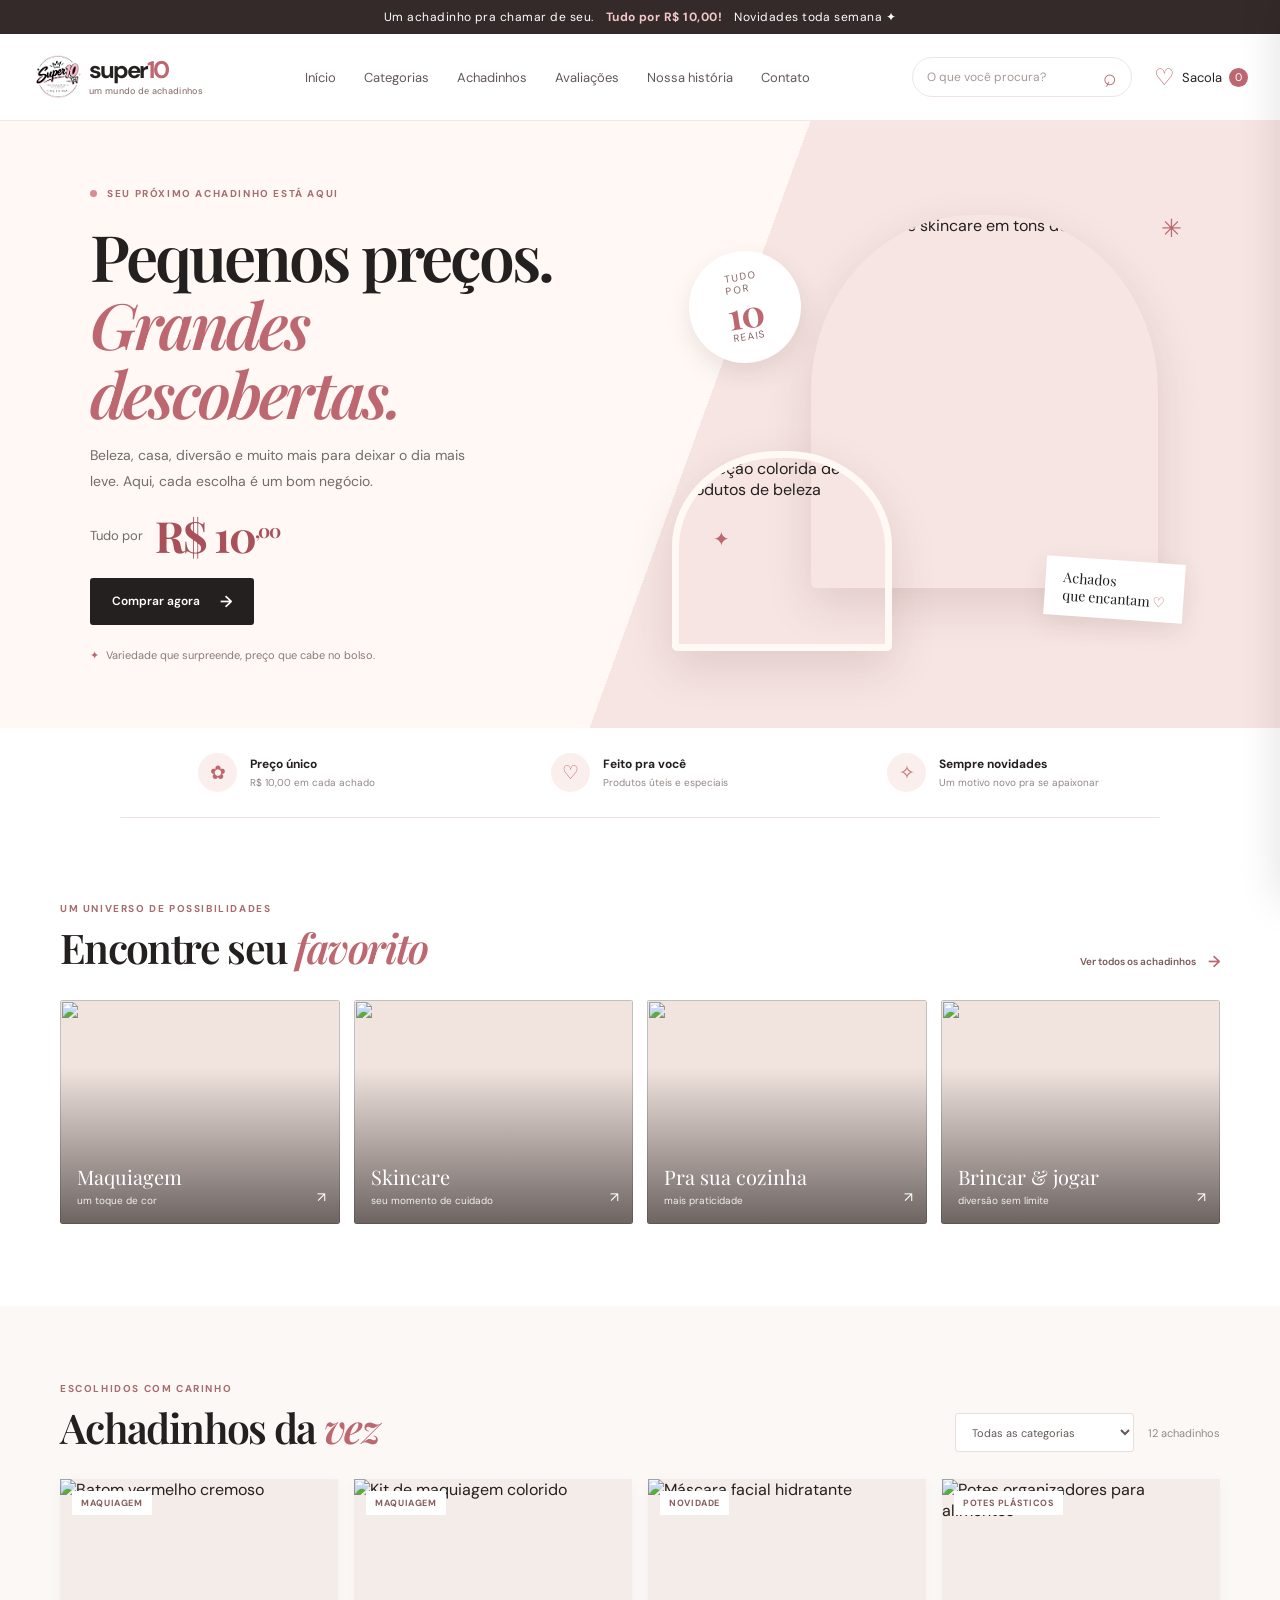
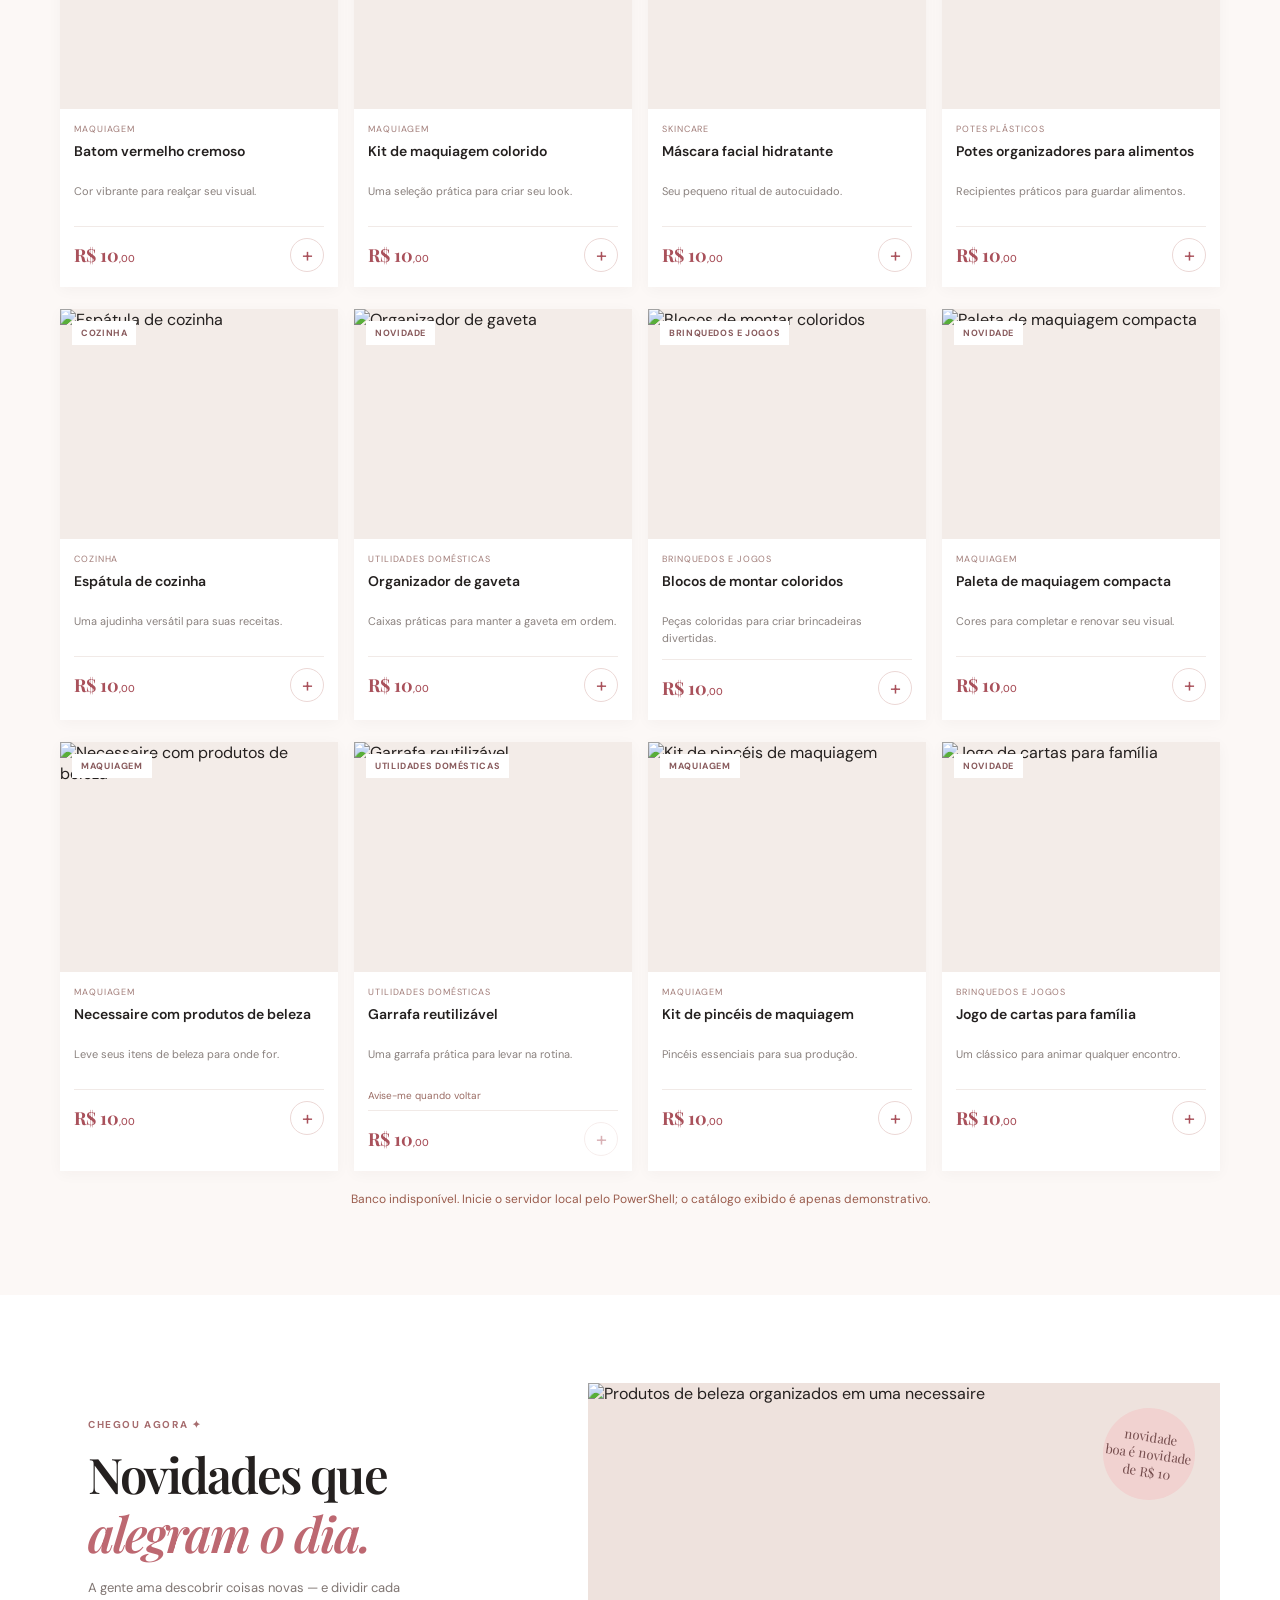
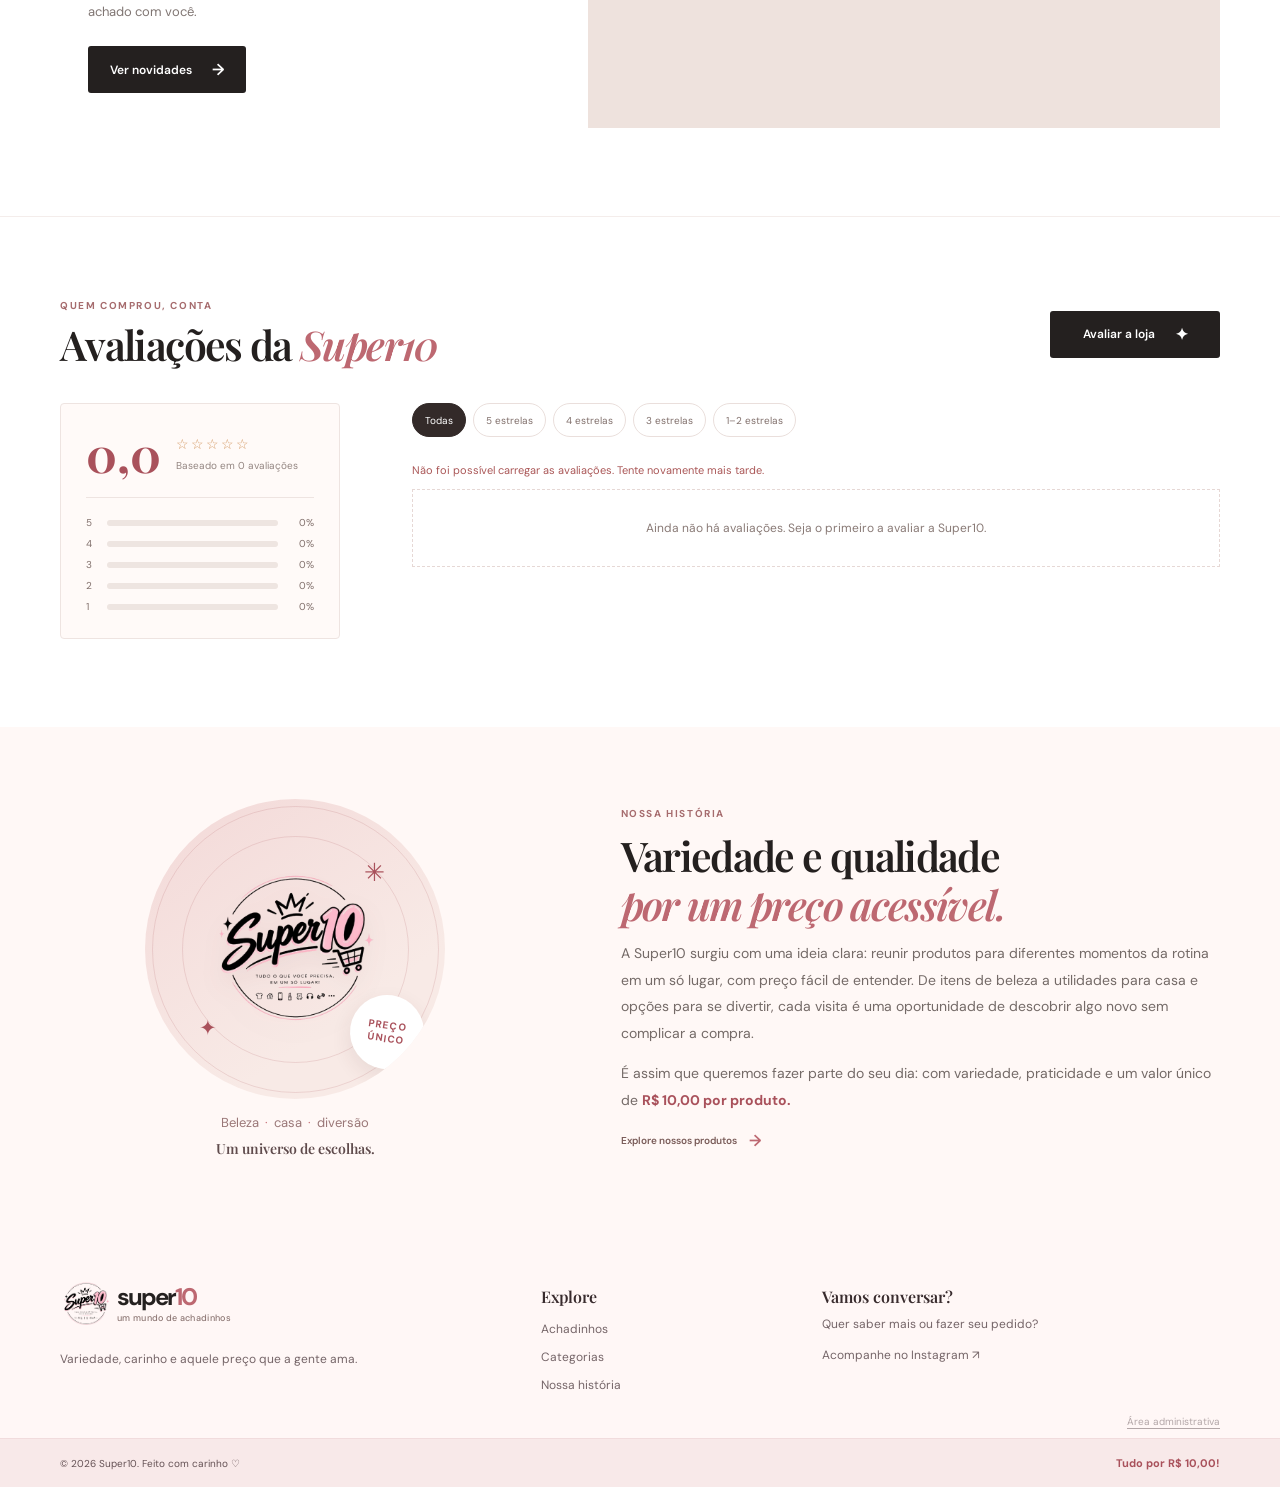
==== commit 92b25287: "Adiciona avaliações compartilhadas no Supabase Co-authored-by: Copilot <223556219+Copilot@users.nore" ====
--- a/super10/index.html
+++ b/super10/index.html
@@ -10,6 +10,7 @@
   <link rel="preconnect" href="https://fonts.gstatic.com" crossorigin>
   <link href="https://fonts.googleapis.com/css2?family=DM+Sans:wght@400;500;600;700&family=Playfair+Display:wght@600;700;800&display=swap" rel="stylesheet">
   <link rel="stylesheet" href="style.css">
+  <script src="config.js"></script>
   <script src="script.js" defer></script>
 </head>
 <body>
@@ -128,6 +129,7 @@
               <button type="button" data-rating="2">1–2 estrelas</button>
             </div>
             <div class="review-list" id="review-list" aria-live="polite"></div>
+            <p class="review-status" id="review-status" role="status" aria-live="polite">Carregando avaliações...</p>
             <p class="review-empty" id="review-empty" hidden>Não encontramos avaliações com esta nota.</p>
           </div>
         </div>
@@ -155,7 +157,7 @@
           <textarea id="review-text" name="text" maxlength="280" required placeholder="O que você achou da Super10?"></textarea>
         </label>
         <div class="review-form-actions">
-          <button class="button button-dark" type="submit">Publicar avaliação</button>
+          <button class="button button-dark" id="publish-review" type="submit">Publicar avaliação</button>
           <button class="button button-light" id="cancel-review" type="button">Cancelar</button>
         </div>
       </form>
--- a/super10/style.css
+++ b/super10/style.css
@@ -232,8 +232,9 @@
 .review-author small { color: #9b8d89; font-size: 9px; }
 .review-card .stars { white-space: nowrap; }
 .review-card blockquote { margin: 13px 0 15px; color: #625956; font-size: 12px; line-height: 1.65; }
-.helpful-button { align-self: flex-start; margin-top: auto; padding: 5px 0; border: 0; background: transparent; color: #938581; cursor: pointer; font-size: 9px; }
-.helpful-button:hover { color: #a9515b; }
+.review-status { margin: 12px 0; color: #806f6b; font-size: 11px; }
+.review-status.is-error { color: #aa5757; }
+.review-status.is-success { color: #397250; }
 .review-empty { padding: 30px; border: 1px dashed #e6d8d5; color: #897a76; text-align: center; font-size: 12px; }
 .review-dialog { width: min(480px, calc(100% - 28px)); padding: 25px; border: 0; background: #fff; box-shadow: 0 20px 70px rgba(34,24,23,.2); }
 .review-dialog::backdrop { background: rgba(35,27,26,.5); }
